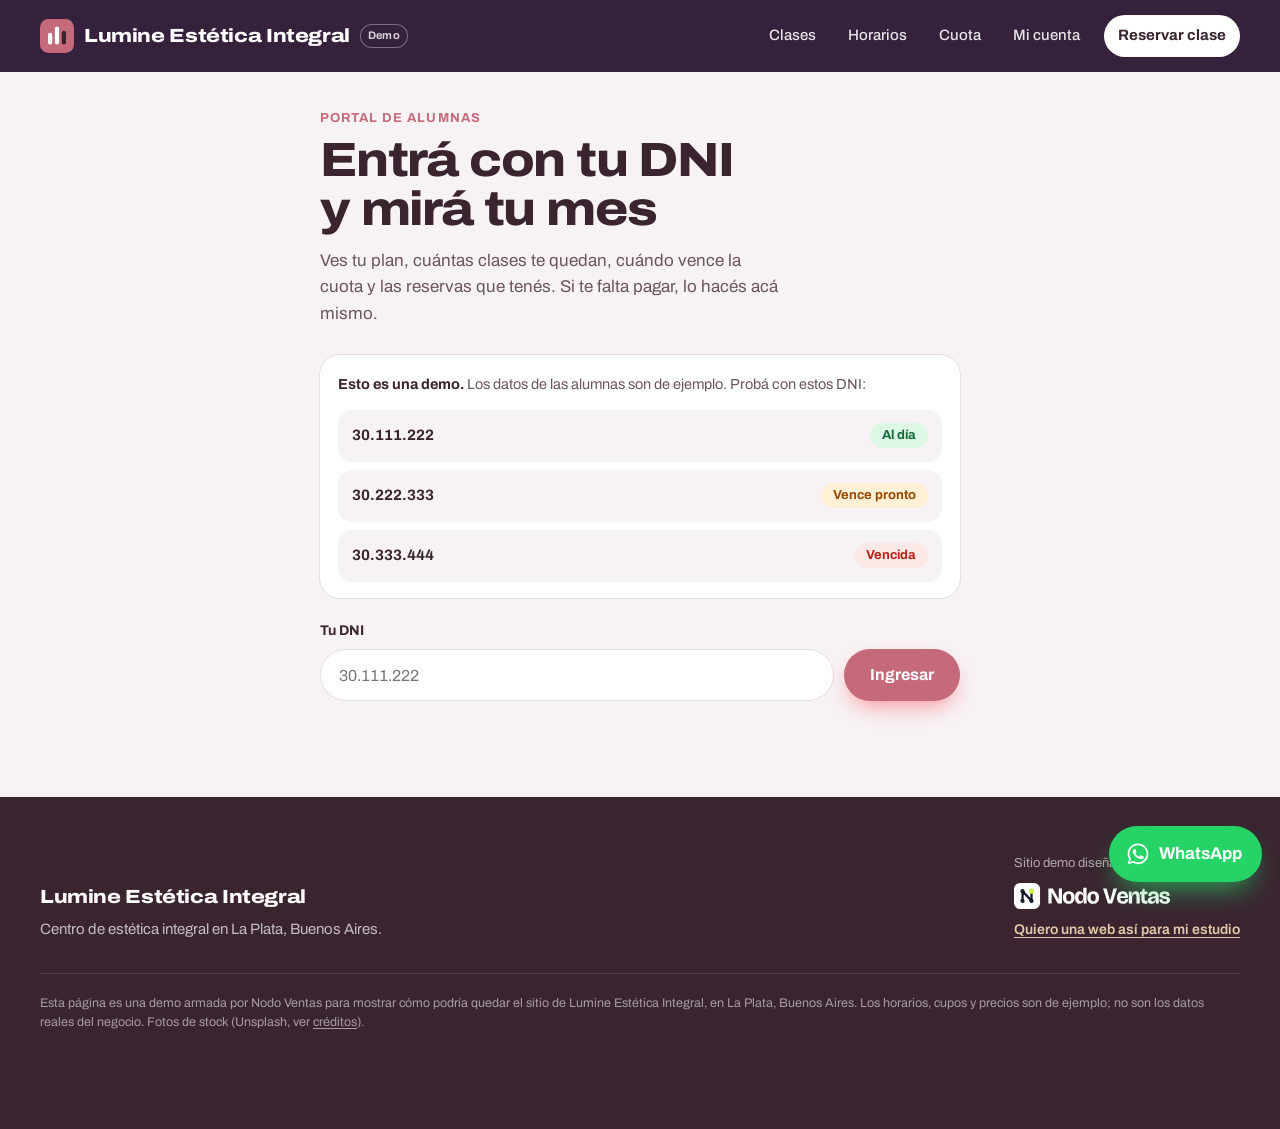
==== mi-cuenta/index.html @ 00558fc9 "Demo personalizada de Nodo Ventas: demo-lumine-estetica-la-plata" ====
<!DOCTYPE html>
<html lang="es-AR">
<head>
  <meta charset="utf-8">
  <meta name="viewport" content="width=device-width, initial-scale=1, viewport-fit=cover">
  <title>Portal de alumnas · Lumine Estética Integral</title>
  <meta name="description" content="Entrá con tu DNI y mirá tu plan, cuántas clases te quedan, cuándo vence la cuota y tus reservas. Sitio demo creado por Nodo Ventas.">
  <meta name="robots" content="noindex, nofollow">
  <meta name="theme-color" content="#3A2430">
  <link rel="icon" href="../favicon.svg" type="image/svg+xml">
  <link rel="preconnect" href="https://fonts.googleapis.com">
  <link rel="preconnect" href="https://fonts.gstatic.com" crossorigin>
  <link href="https://fonts.googleapis.com/css2?family=Archivo:wdth,wght@62..125,400..900&display=swap" rel="stylesheet">
  <link rel="stylesheet" href="../styles.css">
  <link rel="stylesheet" href="portal.css">
</head>
<body class="subpage">
  <a class="skip" href="#contenido">Saltar al contenido</a>

  <header class="site-header solid" id="top">
    <div class="wrap header-inner">
      <a class="brand" href="../" aria-label="Lumine Estética Integral, inicio">
        <svg class="brand-mark" viewBox="0 0 64 64" aria-hidden="true"><rect width="64" height="64" rx="16" fill="#C46A7A"/><rect x="15" y="26" width="8" height="22" rx="4" fill="#fff"/><rect x="28" y="14" width="8" height="34" rx="4" fill="#fff"/><rect x="41" y="22" width="8" height="26" rx="4" fill="#3A2430"/></svg>
        <span class="brand-name">Lumine Estética Integral</span>
      </a>
      <a class="demo-tag" href="../oferta/" title="Sitio demo hecho por Nodo Ventas">Demo</a>
      <button class="menu-btn" type="button" aria-expanded="false" aria-controls="nav" aria-label="Abrir menú"><span></span><span></span></button>
      <nav class="nav" id="nav">
        <a href="../#clases">Clases</a>
        <a href="../#horarios">Horarios</a>
        <a href="../#cuota">Cuota</a>
        <a href="./" aria-current="page">Mi cuenta</a>
        <a class="nav-cta" href="../#horarios">Reservar clase</a>
      </nav>
    </div>
  </header>

  <main id="contenido" class="portal">
    <div class="wrap portal-wrap">
      <p class="portal-kicker">Portal de alumnas</p>
      <h1>Entrá con tu DNI y mirá tu mes</h1>
      <p class="portal-lead">Ves tu plan, cuántas clases te quedan, cuándo vence la cuota y las reservas que tenés. Si te falta pagar, lo hacés acá mismo.</p>

      <aside class="demo-banner" aria-label="Datos de la demo">
        <p><strong>Esto es una demo.</strong> Los datos de las alumnas son de ejemplo. Probá con estos DNI:</p>
        <div class="dni-hints">
          <button type="button" class="hint" data-dni="30111222">30.111.222 <span class="badge badge-ok">Al día</span></button>
          <button type="button" class="hint" data-dni="30222333">30.222.333 <span class="badge badge-pend">Vence pronto</span></button>
          <button type="button" class="hint" data-dni="30333444">30.333.444 <span class="badge badge-late">Vencida</span></button>
        </div>
      </aside>

      <form id="login-form" class="dni-form">
        <label for="dni">Tu DNI</label>
        <div class="dni-row">
          <input id="dni" name="dni" inputmode="numeric" autocomplete="off" required placeholder="30.111.222" aria-describedby="dni-error">
          <button class="btn btn-coral" type="submit">Ingresar</button>
        </div>
        <p class="form-error" id="dni-error" hidden>No encontramos ese DNI. En la demo usá uno de los tres de arriba.</p>
      </form>

      <section id="account-panel" class="account portal-account" hidden aria-live="polite"></section>
    </div>
  </main>

  <footer class="site-footer">
    <div class="wrap footer-grid">
      <div class="footer-brand">
        <span class="brand-name">Lumine Estética Integral</span>
        <p>Centro de estética integral en La Plata, Buenos Aires.</p>
      </div>
      <div class="made-by">
        <span>Sitio demo diseñado por</span>
        <a href="../oferta/" aria-label="Nodo Ventas, ver la oferta"><img src="../img/nodo/nodo-ventas-logo-blanco.svg" alt="Nodo Ventas" width="150" height="25"></a>
        <a class="made-link" href="../oferta/">Quiero una web así para mi estudio</a>
      </div>
    </div>
    <p class="wrap legal">Esta página es una demo armada por Nodo Ventas para mostrar cómo podría quedar el sitio de Lumine Estética Integral, en La Plata, Buenos Aires. Los horarios, cupos y precios son de ejemplo; no son los datos reales del negocio. Fotos de stock (Unsplash, ver <a href="../CREDITS.md">créditos</a>).</p>
  </footer>

  <a class="wa-float" href="https://wa.me/5491100000000?text=Hola%21%20Quiero%20reservar%20una%20clase%20de%20prueba" target="_blank" rel="noopener" aria-label="Escribir por WhatsApp">
    <svg viewBox="0 0 32 32" aria-hidden="true"><path fill="currentColor" d="M16 3C9 3 3.3 8.6 3.3 15.6c0 2.4.7 4.7 1.9 6.7L3 29l6.9-2.1c1.9 1 4 1.6 6.1 1.6 7 0 12.7-5.6 12.7-12.6S23 3 16 3zm0 23.2c-1.9 0-3.8-.5-5.4-1.5l-.4-.2-4.1 1.2 1.2-4-.3-.4a10.4 10.4 0 0 1-1.6-5.6C5.4 9.9 10.1 5.3 16 5.3s10.6 4.6 10.6 10.3S21.9 26.2 16 26.2zm5.8-7.7c-.3-.2-1.9-.9-2.2-1-.3-.1-.5-.2-.7.2-.2.3-.8 1-1 1.2-.2.2-.4.2-.7.1-.3-.2-1.3-.5-2.5-1.6-.9-.8-1.6-1.8-1.7-2.1-.2-.3 0-.5.1-.6l.5-.6c.2-.2.2-.3.3-.6.1-.2 0-.4 0-.6l-1-2.4c-.3-.6-.5-.5-.7-.5h-.6c-.2 0-.6.1-.9.4-.3.3-1.2 1.1-1.2 2.7s1.2 3.2 1.4 3.4c.2.2 2.4 3.6 5.8 5 2.9 1.1 3.4.9 4 .8.6-.1 1.9-.8 2.2-1.5.3-.8.3-1.4.2-1.5-.1-.2-.3-.3-.6-.4z"/></svg>
    <span>WhatsApp</span>
  </a>

  <div class="modal" id="modal-pago" hidden>
    <div class="sheet" role="dialog" aria-modal="true" aria-labelledby="pago-titulo">
      <button class="sheet-x" type="button" data-close aria-label="Cerrar">×</button>
      <div id="pago-form">
        <h2 id="pago-titulo">Cuota de noviembre</h2>
        <p class="pay-amount">$18.000</p>
        <p class="class-resume" id="pago-resumen">Plan 8 clases · Lumine Estética Integral</p>
        <fieldset class="pay-methods">
          <legend>Medio de pago</legend>
          <label><input type="radio" name="pm" checked> Dinero en cuenta de Mercado Pago</label>
          <label><input type="radio" name="pm"> Tarjeta de débito o crédito</label>
        </fieldset>
        <button class="btn btn-mp btn-block" type="button" id="btn-pagar">Pagar $18.000</button>
        <p class="fine-print">Simulación de demo: no se abre un checkout real ni se cobra nada.</p>
      </div>
      <div id="pago-ok" hidden>
        <div class="ok-head">
          <span class="ok-check" aria-hidden="true"><svg viewBox="0 0 24 24"><path d="M5 12.5l4.2 4.2L19 7" fill="none" stroke="currentColor" stroke-width="2.6" stroke-linecap="round" stroke-linejoin="round"/></svg></span>
          <div><h2>Pago aprobado</h2><p class="class-resume">La cuota quedó acreditada en tu cuenta.</p></div>
        </div>
        <button class="btn btn-ink btn-block" type="button" data-close>Volver</button>
      </div>
    </div>
  </div>

  <script src="portal.js"></script>
</body>
</html>
---- styles.css ----
:root {
  --plum: #3A2430;
  --plum-2: #4C3040;
  --coral: #C46A7A;
  --coral-ink: #A65364;
  --amber: #E4C9A8;
  --paper: #FFFFFF;
  --mist: #F7F3F4;
  --ink: #3A2430;
  --ink-soft: #6A5560;
  --line: #E8DDE1;
  --mp: #009EE3;
  --wa: #25D366;
  --font: "Archivo", "Helvetica Neue", Arial, sans-serif;
  --max: 1200px;
  --ease: cubic-bezier(.16, 1, .3, 1);
}
*, *::before, *::after { box-sizing: border-box; }
html { scroll-behavior: smooth; -webkit-text-size-adjust: 100%; }
@media (prefers-reduced-motion: reduce) { html { scroll-behavior: auto; } *, *::before, *::after { animation: none !important; transition: none !important; } }
body { margin: 0; background: var(--paper); color: var(--ink); font-family: var(--font); font-size: 17px; line-height: 1.55; -webkit-font-smoothing: antialiased; font-variation-settings: "wdth" 100; }
::selection { background: var(--coral); color: #fff; }
img { max-width: 100%; display: block; }
a { color: inherit; text-underline-offset: .18em; }
button, input { font: inherit; color: inherit; }
button { cursor: pointer; }
:focus-visible { outline: 3px solid var(--amber); outline-offset: 3px; border-radius: 6px; }
h1, h2, h3 { margin: 0; line-height: 1.02; letter-spacing: -0.025em; font-weight: 800; font-stretch: 112%; font-variation-settings: "wdth" 112; text-wrap: balance; }
p { margin: 0; }
.wrap { width: min(var(--max), calc(100% - 40px)); margin-inline: auto; }
.skip { position: absolute; left: 12px; top: -48px; z-index: 100; background: var(--amber); color: var(--ink); padding: 8px 12px; border-radius: 8px; }
.skip:focus { top: 12px; }

/* header */
.site-header { position: fixed; inset: 0 0 auto; z-index: 40; color: #fff; transition: background .4s var(--ease), box-shadow .4s var(--ease); }
.site-header.solid { background: rgba(36, 16, 43, .92); backdrop-filter: saturate(1.4) blur(14px); box-shadow: 0 1px 0 rgba(255,255,255,.08); }
.header-inner { display: flex; align-items: center; justify-content: space-between; min-height: 72px; gap: 16px; }
.brand { display: inline-flex; align-items: center; gap: 10px; text-decoration: none; }
.brand-mark { width: 34px; height: 34px; }
.brand-name { font-weight: 800; font-size: 19px; letter-spacing: -0.02em; font-variation-settings: "wdth" 118; }
.nav { display: flex; align-items: center; gap: 4px; }
.nav a { text-decoration: none; font-size: 15px; font-weight: 500; padding: 9px 14px; border-radius: 999px; opacity: .88; transition: background .2s, opacity .2s; }
.nav a:hover { opacity: 1; background: rgba(255,255,255,.1); }
.nav .nav-cta { background: #fff; color: var(--plum); font-weight: 700; opacity: 1; margin-left: 6px; }
.nav .nav-cta:hover { background: var(--amber); }
.menu-btn { display: none; width: 44px; height: 44px; border: 0; border-radius: 12px; background: rgba(255,255,255,.12); position: relative; }
.menu-btn span { position: absolute; left: 13px; right: 13px; height: 2px; background: #fff; border-radius: 2px; transition: transform .3s var(--ease); }
.menu-btn span:first-child { top: 17px; } .menu-btn span:last-child { top: 25px; }
.menu-btn[aria-expanded="true"] span:first-child { transform: translateY(4px) rotate(45deg); }
.menu-btn[aria-expanded="true"] span:last-child { transform: translateY(-4px) rotate(-45deg); }
@media (max-width: 860px) {
  .menu-btn { display: block; }
  .nav { position: absolute; top: 72px; left: 12px; right: 12px; flex-direction: column; align-items: stretch; padding: 10px; border-radius: 18px; background: var(--plum); box-shadow: 0 24px 48px rgba(0,0,0,.35); opacity: 0; transform: translateY(-8px); pointer-events: none; transition: opacity .25s var(--ease), transform .25s var(--ease); }
  .nav.open { opacity: 1; transform: none; pointer-events: auto; }
  .nav a { padding: 14px 16px; font-size: 17px; }
  .nav .nav-cta { margin: 6px 0 0; text-align: center; }
}

/* buttons */
.btn { display: inline-flex; align-items: center; justify-content: center; gap: 8px; min-height: 52px; padding: 0 26px; border-radius: 999px; border: 0; font-weight: 700; font-size: 16px; text-decoration: none; transition: transform .2s var(--ease), background .2s, box-shadow .2s; }
.btn:active { transform: scale(.97); }
.btn-coral { background: var(--coral); color: #fff; box-shadow: 0 10px 24px -8px rgba(255,77,94,.7); }
.btn-coral:hover { background: var(--coral-ink); }
.btn-glass { background: rgba(255,255,255,.14); color: #fff; backdrop-filter: blur(8px); box-shadow: inset 0 0 0 1px rgba(255,255,255,.35); }
.btn-glass:hover { background: rgba(255,255,255,.24); }
.btn-ink { background: var(--plum); color: #fff; }
.btn-ink:hover { background: var(--plum-2); }
.btn-mp { background: var(--mp); color: #fff; }
.btn-mp:hover { background: #0088c4; }
.btn-ghost { background: transparent; box-shadow: inset 0 0 0 1.5px var(--line); color: var(--ink); }
.btn-block { width: 100%; }
.btn[disabled] { opacity: .45; cursor: not-allowed; box-shadow: none; }

/* hero */
.hero { position: relative; min-height: 100svh; display: flex; align-items: flex-end; color: #fff; overflow: hidden; background: var(--plum); }
.hero-img { position: absolute; inset: 0; width: 100%; height: 100%; object-fit: cover; object-position: 62% 30%; transform: scale(1.06); animation: settle 1.8s var(--ease) forwards; }
.hero-shade { position: absolute; inset: 0; background: linear-gradient(180deg, rgba(58, 36, 48,.55) 0%, rgba(58, 36, 48,0) 28%, rgba(58, 36, 48,.2) 50%, rgba(58, 36, 48,.94) 100%), linear-gradient(90deg, rgba(58, 36, 48,.7) 0%, rgba(58, 36, 48,0) 65%); }
.hero-inner { position: relative; padding: 96px 0 64px; display: grid; grid-template-columns: 1.15fr minmax(260px, 360px); gap: 40px; align-items: end; width: 100%; }
.hero-video { width: min(100%, 360px); aspect-ratio: 9 / 16; justify-self: end; border-radius: 22px; overflow: hidden; background: #000; box-shadow: 0 28px 60px -18px rgba(0,0,0,.7), 0 0 0 1px rgba(255,255,255,.14); }
.hero-video video { width: 100%; height: 100%; display: block; object-fit: contain; background: #000; }
.hero-copy { min-width: 0; }
.hero-title { font-size: clamp(50px, 9vw, 124px); line-height: .9; letter-spacing: -0.035em; font-weight: 900; font-variation-settings: "wdth" 125; max-width: 11ch; }
.hero-title span { display: inline-block; opacity: 0; transform: translateY(.35em); animation: rise .9s var(--ease) forwards; }
.hero-title span:nth-child(2) { animation-delay: .12s; }
.hero-title span:nth-child(3) { animation-delay: .24s; color: var(--amber); }
.hero-lead { max-width: 46ch; margin-top: 26px; font-size: clamp(17px, 1.6vw, 20px); color: rgba(255,255,255,.86); }
.hero-actions { display: flex; flex-wrap: wrap; gap: 12px; margin-top: 30px; }
.hero-meta { display: flex; align-items: center; gap: 10px; margin-top: 28px; font-size: 14px; color: rgba(255,255,255,.75); }
.live-dot { width: 9px; height: 9px; border-radius: 50%; background: #3BE07A; box-shadow: 0 0 0 0 rgba(59,224,122,.6); animation: pulse 2s infinite; }
@keyframes settle { to { transform: scale(1); } }
@keyframes rise { to { opacity: 1; transform: none; } }
@keyframes pulse { 70% { box-shadow: 0 0 0 10px rgba(59,224,122,0); } 100% { box-shadow: 0 0 0 0 rgba(59,224,122,0); } }

/* sections */
section { scroll-margin-top: 72px; }
.section-head { display: grid; grid-template-columns: 1.1fr 1fr; gap: 24px 64px; align-items: end; margin-bottom: 40px; }
.section-head h2 { font-size: clamp(36px, 5vw, 64px); }
.section-head p { color: var(--ink-soft); max-width: 48ch; }
@media (max-width: 860px) { .section-head { grid-template-columns: 1fr; margin-bottom: 28px; } }

.clases { padding: 104px 0 88px; }
.rail { display: grid; grid-auto-flow: column; grid-auto-columns: minmax(280px, 31%); gap: 18px; overflow-x: auto; scroll-snap-type: x mandatory; padding: 4px max(20px, calc((100% - var(--max)) / 2)) 24px; scroll-padding-inline: max(20px, calc((100% - var(--max)) / 2)); scrollbar-width: thin; scrollbar-color: var(--coral) var(--mist); }
.rail::-webkit-scrollbar { height: 6px; } .rail::-webkit-scrollbar-thumb { background: var(--coral); border-radius: 6px; } .rail::-webkit-scrollbar-track { background: var(--mist); }
@media (max-width: 860px) { .rail { grid-auto-columns: 78%; } }
.class-tile { position: relative; scroll-snap-align: start; border-radius: 22px; overflow: hidden; aspect-ratio: 4 / 5; background: var(--plum); color: #fff; isolation: isolate; }
.class-tile img { position: absolute; inset: 0; width: 100%; height: 100%; object-fit: cover; transition: transform .8s var(--ease); z-index: -1; }
.class-tile::after { content: ""; position: absolute; inset: 0; z-index: -1; background: linear-gradient(180deg, rgba(58, 36, 48,0) 40%, rgba(58, 36, 48,.92) 100%); }
.class-tile:hover img { transform: scale(1.05); }
.tile-copy { position: absolute; inset: auto 0 0; padding: 22px; }
.tile-copy h3 { font-size: 28px; }
.tile-copy p { margin-top: 6px; color: rgba(255,255,255,.85); font-size: 15px; }
.tile-meta { display: inline-block; margin-top: 12px; font-size: 13px; font-weight: 600; color: var(--amber); }

/* horarios */
.horarios { padding: 96px 0; background: var(--mist); }
.days { display: flex; gap: 8px; overflow-x: auto; padding-bottom: 6px; margin-bottom: 22px; scrollbar-width: none; }
.days::-webkit-scrollbar { display: none; }
.day { flex: 0 0 auto; min-width: 82px; padding: 12px 16px; border-radius: 16px; border: 0; background: #fff; color: var(--ink); text-align: left; box-shadow: inset 0 0 0 1px var(--line); transition: background .2s, color .2s; }
.day b { display: block; font-size: 17px; }
.day small { color: var(--ink-soft); font-size: 13px; }
.day[aria-selected="true"] { background: var(--plum); color: #fff; box-shadow: none; }
.day[aria-selected="true"] small { color: rgba(255,255,255,.7); }
.schedule { display: grid; gap: 12px; }
.slot { display: grid; grid-template-columns: 76px 96px 1fr auto; align-items: center; gap: 20px; padding: 14px 16px 14px 20px; border-radius: 20px; background: #fff; box-shadow: 0 1px 2px rgba(58, 36, 48,.06); animation: rise .5s var(--ease) both; opacity: 0; transform: translateY(8px); }
.slot:nth-child(2) { animation-delay: .05s; } .slot:nth-child(3) { animation-delay: .1s; }
.slot-time { font-size: 24px; font-weight: 800; font-variant-numeric: tabular-nums; letter-spacing: -0.02em; }
.slot-time small { display: block; font-size: 13px; font-weight: 500; color: var(--ink-soft); }
.slot img { width: 96px; height: 72px; object-fit: cover; border-radius: 12px; }
.slot h3 { font-size: 20px; letter-spacing: -0.015em; font-variation-settings: "wdth" 105; }
.slot-sub { color: var(--ink-soft); font-size: 14px; margin-top: 2px; }
.spots { display: flex; align-items: center; gap: 10px; margin-top: 8px; font-size: 13px; font-weight: 600; }
.bar { width: 110px; height: 6px; border-radius: 6px; background: var(--line); overflow: hidden; }
.bar i { display: block; height: 100%; background: var(--coral); border-radius: 6px; }
.spots.ok { color: #1F8A4C; } .spots.ok .bar i { background: #2EB866; }
.spots.warn { color: #C2410C; } .spots.warn .bar i { background: var(--amber); }
.spots.full { color: var(--ink-soft); }
.slot .btn { min-height: 46px; padding: 0 20px; font-size: 15px; }
@media (max-width: 720px) {
  .slot { grid-template-columns: 64px 1fr; grid-template-areas: "time info" "btn btn"; gap: 12px 14px; padding: 16px; }
  .slot img { display: none; }
  .slot-time { grid-area: time; font-size: 21px; }
  .slot-info { grid-area: info; }
  .slot .btn { grid-area: btn; width: 100%; }
}

/* cuota */
.cuota { padding: 112px 0; }
.cuota-grid { display: grid; grid-template-columns: 1fr minmax(320px, 440px); gap: 64px; align-items: center; }
.cuota-copy h2, .avisos-copy h2 { font-size: clamp(36px, 5vw, 60px); }
.cuota-copy > p, .avisos-copy > p { margin-top: 18px; color: var(--ink-soft); max-width: 46ch; }
.ticks { list-style: none; padding: 0; margin: 26px 0 0; display: grid; gap: 12px; }
.ticks li { display: flex; gap: 12px; align-items: flex-start; font-weight: 500; }
.ticks li::before { content: ""; flex: 0 0 22px; height: 22px; border-radius: 50%; background: var(--coral) url("data:image/svg+xml,%3Csvg xmlns='http://www.w3.org/2000/svg' viewBox='0 0 24 24'%3E%3Cpath d='M6 12.5l4 4L18 8' fill='none' stroke='white' stroke-width='3' stroke-linecap='round' stroke-linejoin='round'/%3E%3C/svg%3E") center/14px no-repeat; margin-top: 1px; }
.account { background: #fff; border-radius: 28px; padding: 26px; box-shadow: 0 30px 60px -24px rgba(58, 36, 48,.35), 0 0 0 1px var(--line); }
.account-head { display: flex; gap: 14px; align-items: center; padding-bottom: 18px; border-bottom: 1px solid var(--line); }
.account-head strong { display: block; font-size: 18px; } .account-head span { color: var(--ink-soft); font-size: 14px; }
.avatar { width: 48px; height: 48px; border-radius: 50%; display: grid; place-items: center; background: var(--amber); color: var(--plum); font-weight: 800; }
.fee-row { display: flex; justify-content: space-between; align-items: center; padding: 16px 0; border-bottom: 1px solid var(--line); }
.fee-row strong { display: block; } .fee-row span { color: var(--ink-soft); font-size: 14px; }
.badge { font-size: 13px; font-weight: 700; padding: 6px 12px; border-radius: 999px; }
.badge-ok { background: #DDF7E6; color: #136C38; }
.badge-pend { background: #FFF0D6; color: #9A4A00; }
.account .btn-mp { width: 100%; margin-top: 20px; }
.fine-print { font-size: 12.5px; color: var(--ink-soft); margin-top: 12px; }
@media (max-width: 860px) { .cuota-grid { grid-template-columns: 1fr; gap: 40px; } .cuota { padding: 80px 0; } }

/* avisos */
.avisos { padding: 112px 0; background: var(--plum); color: #fff; overflow: hidden; }
.avisos-grid { display: grid; grid-template-columns: minmax(300px, 380px) 1fr; gap: 80px; align-items: center; }
.avisos-copy > p { color: rgba(255,255,255,.78); }
.avisos-copy .btn { margin-top: 28px; background: #fff; color: var(--plum); }
.phone { border-radius: 40px; padding: 10px; background: #0E0711; box-shadow: 0 40px 80px -20px rgba(0,0,0,.6), 0 0 0 1px rgba(255,255,255,.08); transform: rotate(-2deg); }
.phone .wa-top { border-radius: 30px 30px 0 0; }
.phone .wa-body { border-radius: 0 0 30px 30px; min-height: 470px; }
@media (max-width: 860px) { .avisos-grid { grid-template-columns: 1fr; gap: 48px; } .phone { transform: none; max-width: 380px; } .avisos { padding: 80px 0; } }

/* whatsapp look */
.wa-top { display: flex; align-items: center; gap: 10px; padding: 12px 14px; background: #008069; color: #fff; }
.wa-back { font-size: 26px; line-height: 1; opacity: .9; }
.wa-ava { width: 36px; height: 36px; flex: 0 0 36px; } .wa-ava svg { width: 100%; height: 100%; }
.wa-name { display: flex; flex-direction: column; line-height: 1.2; } .wa-name b { font-size: 15px; } .wa-name small { font-size: 12px; opacity: .8; }
.wa-body { background: #EFEAE2; padding: 14px 12px 18px; display: flex; flex-direction: column; gap: 6px; color: #111B21; font-family: -apple-system, "Segoe UI", Roboto, Helvetica, Arial, sans-serif; font-size: 14.5px; line-height: 1.4; }
.wa-day { align-self: center; background: #fff; color: #54656F; font-size: 12px; padding: 4px 10px; border-radius: 8px; margin: 6px 0; box-shadow: 0 1px 1px rgba(0,0,0,.08); }
.bubble { max-width: 86%; padding: 7px 9px 6px; border-radius: 10px; box-shadow: 0 1px 1px rgba(0,0,0,.12); position: relative; }
.bubble.in { align-self: flex-start; background: #fff; border-top-left-radius: 2px; }
.bubble.out { align-self: flex-end; background: #D9FDD3; border-top-right-radius: 2px; }
.bubble time { display: block; text-align: right; font-size: 11px; color: #667781; margin-top: 2px; }
.ticks-blue { color: #53BDEB; letter-spacing: -3px; margin-left: 2px; }
.wa-link { color: #027EB5; text-decoration: underline; }

/* sala */
.sala { position: relative; min-height: 70vh; display: flex; align-items: flex-end; color: #fff; }
.sala img { position: absolute; inset: 0; width: 100%; height: 100%; object-fit: cover; }
.sala::before { content: ""; position: absolute; inset: 0; z-index: 1; background: linear-gradient(0deg, rgba(58, 36, 48,.85), rgba(58, 36, 48,0) 60%); }
.sala-copy { position: relative; z-index: 2; padding-bottom: 56px; }
.sala-copy h2 { font-size: clamp(30px, 4.4vw, 56px); max-width: 18ch; }

/* faq */
.faq { padding: 112px 0; }
.faq-grid { display: grid; grid-template-columns: 1fr 1.3fr; gap: 64px; }
.faq h2 { font-size: clamp(34px, 4.5vw, 56px); }
details { border-bottom: 1px solid var(--line); padding: 20px 0; }
summary { cursor: pointer; font-weight: 700; font-size: 19px; list-style: none; display: flex; justify-content: space-between; gap: 16px; }
summary::-webkit-details-marker { display: none; }
summary::after { content: "+"; font-weight: 400; font-size: 26px; line-height: 1; color: var(--coral); transition: transform .3s var(--ease); }
details[open] summary::after { transform: rotate(45deg); }
details p { margin-top: 10px; color: var(--ink-soft); max-width: 60ch; }
@media (max-width: 860px) { .faq-grid { grid-template-columns: 1fr; gap: 24px; } .faq { padding: 80px 0; } }

/* footer */
.site-footer { background: var(--plum); color: #fff; padding: 56px 0 96px; }
.footer-grid { display: flex; flex-wrap: wrap; justify-content: space-between; gap: 32px; align-items: flex-end; padding-bottom: 32px; border-bottom: 1px solid rgba(255,255,255,.12); }
.footer-brand p { color: rgba(255,255,255,.7); margin-top: 6px; font-size: 15px; }
.made-by { display: grid; gap: 10px; justify-items: start; }
.made-by > span { font-size: 13px; color: rgba(255,255,255,.6); }
.made-by img { height: 26px; width: auto; }
.made-link { font-size: 14px; font-weight: 600; color: var(--amber); }
.legal { font-size: 12.5px; color: rgba(255,255,255,.55); margin-top: 20px; }

/* floating */
.wa-float { position: fixed; right: 18px; bottom: 18px; z-index: 50; display: inline-flex; align-items: center; gap: 8px; height: 56px; padding: 0 20px 0 16px; border-radius: 999px; background: var(--wa); color: #fff; font-weight: 700; text-decoration: none; box-shadow: 0 14px 30px -10px rgba(37,211,102,.8); transition: transform .2s var(--ease); }
.wa-float:hover { transform: translateY(-2px); }
.wa-float svg { width: 26px; height: 26px; }
.demo-chip { position: fixed; left: 14px; bottom: 18px; z-index: 50; font-size: 12px; font-weight: 600; text-decoration: none; padding: 7px 12px; border-radius: 999px; background: rgba(58, 36, 48,.78); color: rgba(255,255,255,.9); backdrop-filter: blur(8px); box-shadow: inset 0 0 0 1px rgba(255,255,255,.18); }
@media (max-width: 520px) { .wa-float span { display: none; } .wa-float { padding: 0; width: 56px; justify-content: center; } }

/* modal */
.modal { position: fixed; inset: 0; z-index: 80; display: grid; place-items: end center; background: rgba(20,8,24,.55); backdrop-filter: blur(4px); padding: 0; }
@media (min-width: 640px) { .modal { place-items: center; padding: 24px; } }
.modal[hidden] { display: none; }
.sheet { position: relative; width: min(460px, 100%); max-height: 92svh; overflow: auto; background: #fff; color: var(--ink); border-radius: 26px 26px 0 0; padding: 30px 24px 26px; animation: sheet .45s var(--ease); }
@media (min-width: 640px) { .sheet { border-radius: 26px; } }
@keyframes sheet { from { transform: translateY(40px); opacity: 0; } }
.sheet h2 { font-size: 28px; }
.sheet-x { position: absolute; right: 14px; top: 14px; width: 38px; height: 38px; border-radius: 50%; border: 0; background: var(--mist); font-size: 22px; line-height: 1; }
.class-resume { color: var(--ink-soft); margin-top: 6px; }
.sheet label { display: block; font-weight: 600; font-size: 14px; margin: 18px 0 6px; }
.sheet input:not([type="radio"]) { width: 100%; height: 52px; border-radius: 14px; border: 1.5px solid var(--line); padding: 0 16px; font-size: 16px; background: #fff; }
.sheet input:focus { outline: none; border-color: var(--coral); box-shadow: 0 0 0 4px rgba(255,77,94,.15); }
.sheet .btn-block { margin-top: 22px; }
.ok-head { display: flex; gap: 14px; align-items: center; }
.ok-check { width: 52px; height: 52px; flex: 0 0 52px; border-radius: 50%; background: #2EB866; color: #fff; display: grid; place-items: center; animation: pop .5s var(--ease); }
.ok-check svg { width: 28px; height: 28px; }
@keyframes pop { from { transform: scale(.4); opacity: 0; } }
.wa-label { margin: 22px 0 8px; font-size: 13px; font-weight: 600; color: var(--ink-soft); }
.wa-mini { border-radius: 18px; overflow: hidden; box-shadow: 0 0 0 1px var(--line); }
.wa-mini .wa-body { min-height: 0; }
.wa-mini .bubble { animation: rise .5s .25s var(--ease) both; opacity: 0; transform: translateY(8px); }
.pay-amount { font-size: 44px; font-weight: 800; letter-spacing: -0.03em; margin-top: 10px; font-variant-numeric: tabular-nums; }
.pay-methods { border: 0; padding: 0; margin: 18px 0 0; display: grid; gap: 8px; }
.pay-methods legend { font-weight: 600; font-size: 14px; margin-bottom: 8px; }
.pay-methods label { margin: 0; display: flex; gap: 10px; align-items: center; padding: 14px; border-radius: 14px; box-shadow: inset 0 0 0 1.5px var(--line); font-weight: 500; }
.pay-methods label:has(input:checked) { box-shadow: inset 0 0 0 2px var(--mp); }
.pay-methods input { accent-color: var(--mp); }
.btn.loading { pointer-events: none; opacity: .8; }
.btn.loading::after { content: ""; width: 16px; height: 16px; border-radius: 50%; border: 2px solid rgba(255,255,255,.5); border-top-color: #fff; animation: spin .7s linear infinite; }
@keyframes spin { to { transform: rotate(360deg); } }

.demo-tag { margin-right: auto; margin-left: -6px; font-size: 11px; font-weight: 700; letter-spacing: .02em; text-decoration: none; padding: 3px 8px; border-radius: 999px; color: rgba(255,255,255,.8); box-shadow: inset 0 0 0 1px rgba(255,255,255,.35); }
.demo-tag:hover { color: #fff; box-shadow: inset 0 0 0 1px #fff; }
@media (max-width: 900px) {
  .hero { min-height: 0; align-items: stretch; overflow: hidden; }
  .hero-inner { grid-template-columns: 1fr; justify-items: center; padding: 88px 0 48px; gap: 28px; }
  .hero-video { width: min(100%, calc(68svh * 9 / 16), 380px); justify-self: center; }
  .hero-copy { width: 100%; }
}
@media (max-width: 600px) { .hero-img { object-position: 58% 18%; } }

.hero-inner.no-video { grid-template-columns: minmax(0, 34rem); }
@media (max-width: 860px) { .hero-inner.no-video { grid-template-columns: 1fr; } }
---- mi-cuenta/portal.css ----
/* Portal de alumnas — misma base visual que la demo Lumine Estética Integral */
body.subpage { background: var(--mist); padding-top: 72px; }
body.subpage .site-header { background: rgba(36, 16, 43, .92); backdrop-filter: saturate(1.4) blur(14px); box-shadow: 0 1px 0 rgba(255,255,255,.08); }

.portal { padding: 36px 0 96px; }
.portal-wrap { max-width: 640px; }
.portal-kicker { font-size: 13px; font-weight: 700; letter-spacing: .08em; text-transform: uppercase; color: var(--coral); }
.portal h1 { font-size: clamp(32px, 7vw, 48px); margin-top: 8px; }
.portal-lead { margin-top: 14px; color: var(--ink-soft); max-width: 46ch; }

.demo-banner { margin-top: 28px; background: #fff; border-radius: 20px; padding: 18px 18px 16px; box-shadow: 0 0 0 1px var(--line); }
.demo-banner p { font-size: 14.5px; color: var(--ink-soft); }
.demo-banner strong { color: var(--ink); }
.dni-hints { display: grid; gap: 8px; margin-top: 14px; }
.hint { display: flex; align-items: center; justify-content: space-between; gap: 12px; width: 100%; min-height: 52px; padding: 0 14px; border: 0; border-radius: 14px; background: var(--mist); font: 700 15px/1 var(--font); color: var(--ink); font-variant-numeric: tabular-nums; text-align: left; box-shadow: inset 0 0 0 1.5px transparent; transition: background .2s, box-shadow .2s; }
.hint:hover, .hint:focus-visible { background: #fff; box-shadow: inset 0 0 0 1.5px var(--coral); }
.hint .badge { flex: 0 0 auto; }

.badge-late { background: #FDE8E8; color: #B42318; }

.dni-form { margin-top: 22px; }
.dni-form label { display: block; font-weight: 700; font-size: 14px; margin-bottom: 8px; }
.dni-row { display: grid; grid-template-columns: 1fr auto; gap: 10px; }
.dni-form input { width: 100%; height: 52px; border-radius: 999px; border: 1.5px solid var(--line); padding: 0 18px; font-size: 16px; background: #fff; font-variant-numeric: tabular-nums; }
.dni-form input:focus { outline: none; border-color: var(--coral); box-shadow: 0 0 0 4px rgba(255,77,94,.15); }
.form-error { margin-top: 10px; font-size: 14px; font-weight: 600; color: #B42318; }
@media (max-width: 520px) { .dni-row { grid-template-columns: 1fr; } }

.portal-account { margin-top: 22px; }
.portal-account .account-head { align-items: flex-start; }
.account-actions { margin-left: auto; align-self: start; }
.btn-text { border: 0; background: none; color: var(--ink-soft); font: 600 12px/1 var(--font); padding: 6px 0; white-space: nowrap; }
.btn-text:hover { color: var(--ink); text-decoration: underline; text-underline-offset: .18em; }

.stat { padding: 18px 0; border-bottom: 1px solid var(--line); }
.stat-label { font-size: 13px; font-weight: 600; color: var(--ink-soft); }
.stat-value { margin-top: 4px; font-size: 22px; font-weight: 800; letter-spacing: -0.03em; }
.stat-value b { color: var(--coral); }
.meter { margin-top: 12px; height: 8px; border-radius: 8px; background: var(--line); overflow: hidden; }
.meter i { display: block; height: 100%; background: var(--coral); border-radius: 8px; }

.portal-account .fee-row { padding: 18px 0; }
.fee-note { display: block; font-size: 13px; color: var(--ink-soft); font-weight: 500; margin-top: 2px; }

.reservas { padding: 18px 0 8px; }
.reservas h2 { font-size: 16px; letter-spacing: 0; font-stretch: 100%; font-variation-settings: "wdth" 100; }
.reservas ul { list-style: none; padding: 0; margin: 12px 0 0; display: grid; gap: 8px; }
.reservas li { display: grid; grid-template-columns: 92px 1fr; gap: 12px; align-items: center; padding: 12px 14px; border-radius: 14px; background: var(--mist); }
.reservas .when { font-weight: 800; font-size: 14px; letter-spacing: -0.02em; }
.reservas .when small { display: block; font-weight: 600; color: var(--ink-soft); font-size: 12px; }
.reservas .what { font-weight: 700; font-size: 15px; }
.reservas .what small { display: block; font-weight: 500; color: var(--ink-soft); font-size: 13px; }
.empty { color: var(--ink-soft); font-size: 14.5px; margin-top: 8px; }

body.logged-in .dni-form { display: none; }

body.logged-in .portal { padding-top: 20px; padding-bottom: 72px; }
body.logged-in .portal-lead { display: none; }
body.logged-in .portal h1 { font-size: clamp(26px, 6vw, 34px); }
body.logged-in .demo-banner { padding: 12px 14px; margin-top: 16px; }
body.logged-in .demo-banner p { font-size: 13px; }
body.logged-in .dni-hints { gap: 6px; }
body.logged-in .hint { min-height: 44px; font-size: 14px; }
body.logged-in .portal-account { margin-top: 16px; }

.portal-account .account-head span { white-space: nowrap; }
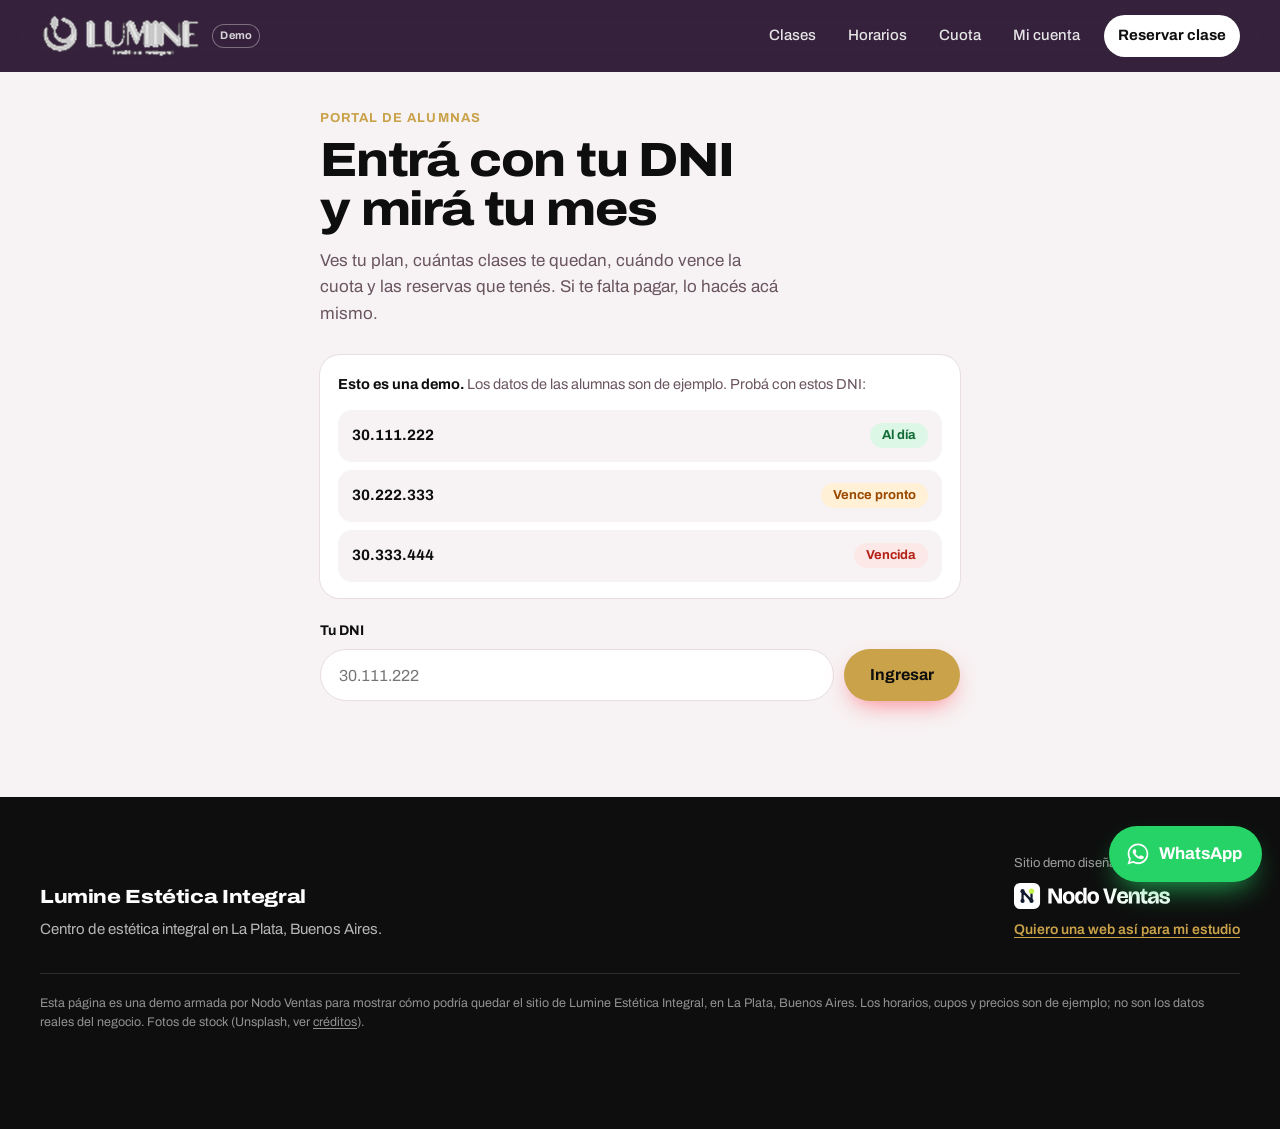
==== commit 15c24254: "Demo personalizada de Nodo Ventas: demo-lumine-estetica-la-plata" ====
--- a/mi-cuenta/index.html
+++ b/mi-cuenta/index.html
@@ -6,7 +6,7 @@
   <title>Portal de alumnas · Lumine Estética Integral</title>
   <meta name="description" content="Entrá con tu DNI y mirá tu plan, cuántas clases te quedan, cuándo vence la cuota y tus reservas. Sitio demo creado por Nodo Ventas.">
   <meta name="robots" content="noindex, nofollow">
-  <meta name="theme-color" content="#3A2430">
+  <meta name="theme-color" content="#0E0E0E">
   <link rel="icon" href="../favicon.svg" type="image/svg+xml">
   <link rel="preconnect" href="https://fonts.googleapis.com">
   <link rel="preconnect" href="https://fonts.gstatic.com" crossorigin>
@@ -20,8 +20,7 @@
   <header class="site-header solid" id="top">
     <div class="wrap header-inner">
       <a class="brand" href="../" aria-label="Lumine Estética Integral, inicio">
-        <svg class="brand-mark" viewBox="0 0 64 64" aria-hidden="true"><rect width="64" height="64" rx="16" fill="#C46A7A"/><rect x="15" y="26" width="8" height="22" rx="4" fill="#fff"/><rect x="28" y="14" width="8" height="34" rx="4" fill="#fff"/><rect x="41" y="22" width="8" height="26" rx="4" fill="#3A2430"/></svg>
-        <span class="brand-name">Lumine Estética Integral</span>
+        <img class="brand-logo lumine" src="../img/brand/logo.png" alt="Lumine Estética Integral">
       </a>
       <a class="demo-tag" href="../oferta/" title="Sitio demo hecho por Nodo Ventas">Demo</a>
       <button class="menu-btn" type="button" aria-expanded="false" aria-controls="nav" aria-label="Abrir menú"><span></span><span></span></button>
--- a/styles.css
+++ b/styles.css
@@ -1,12 +1,12 @@
 :root {
-  --plum: #3A2430;
-  --plum-2: #4C3040;
-  --coral: #C46A7A;
-  --coral-ink: #A65364;
-  --amber: #E4C9A8;
+  --plum: #0E0E0E;
+  --plum-2: #1A1A1A;
+  --coral: #C9A24A;
+  --coral-ink: #A88838;
+  --amber: #C9A24A;
   --paper: #FFFFFF;
   --mist: #F7F3F4;
-  --ink: #3A2430;
+  --ink: #0E0E0E;
   --ink-soft: #6A5560;
   --line: #E8DDE1;
   --mp: #009EE3;
@@ -268,3 +268,20 @@
 
 .hero-inner.no-video { grid-template-columns: minmax(0, 34rem); }
 @media (max-width: 860px) { .hero-inner.no-video { grid-template-columns: 1fr; } }
+
+.brand-logo { display: block; height: 44px; width: auto; max-width: 200px; object-fit: contain; }
+.brand-logo.round { height: 48px; width: 48px; max-width: 48px; border-radius: 50%; background: #fff; object-fit: cover; box-shadow: 0 0 0 1px rgba(255,255,255,.18); }
+.brand-wordmark { display: flex; flex-direction: column; justify-content: center; line-height: 1; color: #fff; text-decoration: none; }
+.brand-wordmark .wm-name { font-weight: 600; font-size: 22px; letter-spacing: 0.01em; }
+.brand-wordmark .wm-sub { font-size: 9px; font-weight: 600; letter-spacing: 0.16em; text-transform: uppercase; opacity: .88; margin-top: 3px; }
+.brand-wordmark.better .wm-name { font-weight: 800; font-size: 23px; letter-spacing: -0.02em; text-transform: uppercase; }
+.brand-wordmark.better .wm-sub { letter-spacing: 0.18em; color: var(--coral); }
+.brand-wordmark.flamini .wm-name { font-weight: 500; font-size: 20px; letter-spacing: 0.02em; }
+@media (max-width: 720px) {
+  .brand-logo { height: 38px; max-width: 150px; }
+  .brand-wordmark .wm-name { font-size: 18px; }
+}
+
+.btn-coral { color: #0E0E0E; }
+.btn-coral:hover { color: #0E0E0E; }
+.brand-logo.lumine { height: 48px; max-width: 200px; }
